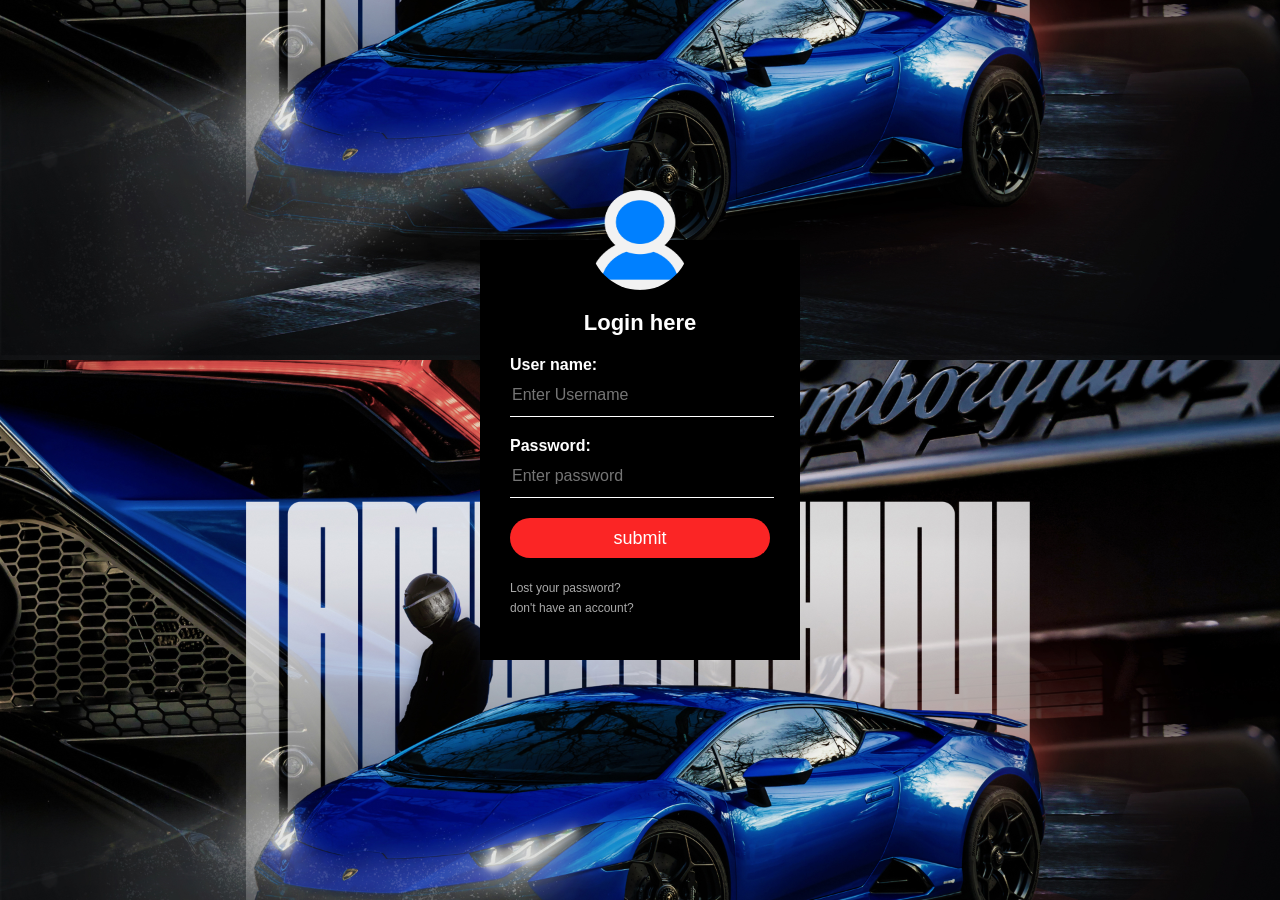
==== index.html @ fb2daa6c "Add project pages and fix login flow" ====
<!DOCTYPE html>
<html>
    <head>
        <title>Login form design</title>
        <link rel="stylesheet" type="text/css" href="style.css">
    </head>
    <body>
        <div class="login-box">
            <img src="Avatar.png.png" class="avatar">
            <h1>Login here</h1>
            <form id="login-form" method="post">
                <p>User name:</p>
                <input type="text" name="username" placeholder="Enter Username" autocomplete="username" required>
                <p>Password:</p>
                <input type="password" name="password" placeholder="Enter password" autocomplete="current-password" required>
                <input type="submit" value="submit"><br>
                <a href="#"> Lost your password?</a><br>
                <a href="#">don't have an account?</a>
                <p id="login-status" role="status" aria-live="polite"></p>
            </form>

        </div>
        <script>
            document.getElementById("login-form").addEventListener("submit", (event) => {
                event.preventDefault();
                document.getElementById("login-status").textContent =
                    "Sign-in is unavailable because no authentication service is configured.";
            });
        </script>
    </body>
</html>
---- style.css ----
body {
     margin: 0;
     padding: 0;
     background: url("lamborghini-huracan-3840x2160-18389.jpg");
     background-size: cover;
     background-position: center;
     font-family: sans-serif;
}
.login-box{
       width: 320px;
       height: 420px;
       background: #000;
       color: #fff;
       top: 50%;
       left: 50%;
       position: absolute;
       transform: translate( -50%, -50%);
       box-sizing: border-box;
       padding: 70px 30px;
}

.avatar{
    width: 100px;
    height: 100px;
    border-radius: 50%;
    position: absolute;
    top: -50px;
    left:calc(50% - 50px);
}

h1{
    margin: 0;
    padding: 0 0 20px;
    text-align: center;
    font-size: 22px;
}

.login-box p{
     margin: 0;
     padding: 0;
     font-weight: bold;
}

.login-box  input{
    width: 100%;
    margin-bottom: 20px;
}

.login-box input[type="text"], input[type="password"]
{
        border: none;
        border-bottom: 1px solid #fff;
        background: transparent;
        outline:none;
        height: 40px;
        color: #fff;
        font-size: 16px;
}

.login-box input[type="submit"]{
    border: none;
    outline: none;
    height: 40px;
    background: #fb2525;
    color:#fff;
    font-size: 18px;
    border-radius: 20px;
}

.login-box input[type="submit"]:hover{
    cursor: pointer;
    background: #0575f6;
    color: #000;
}

.login-box a{
     text-decoration: none;
     color: darkgrey;
     font-size: 12px;
     line-height: 20px;
}

.login-box a:hover{
    color:#0575f6;
}
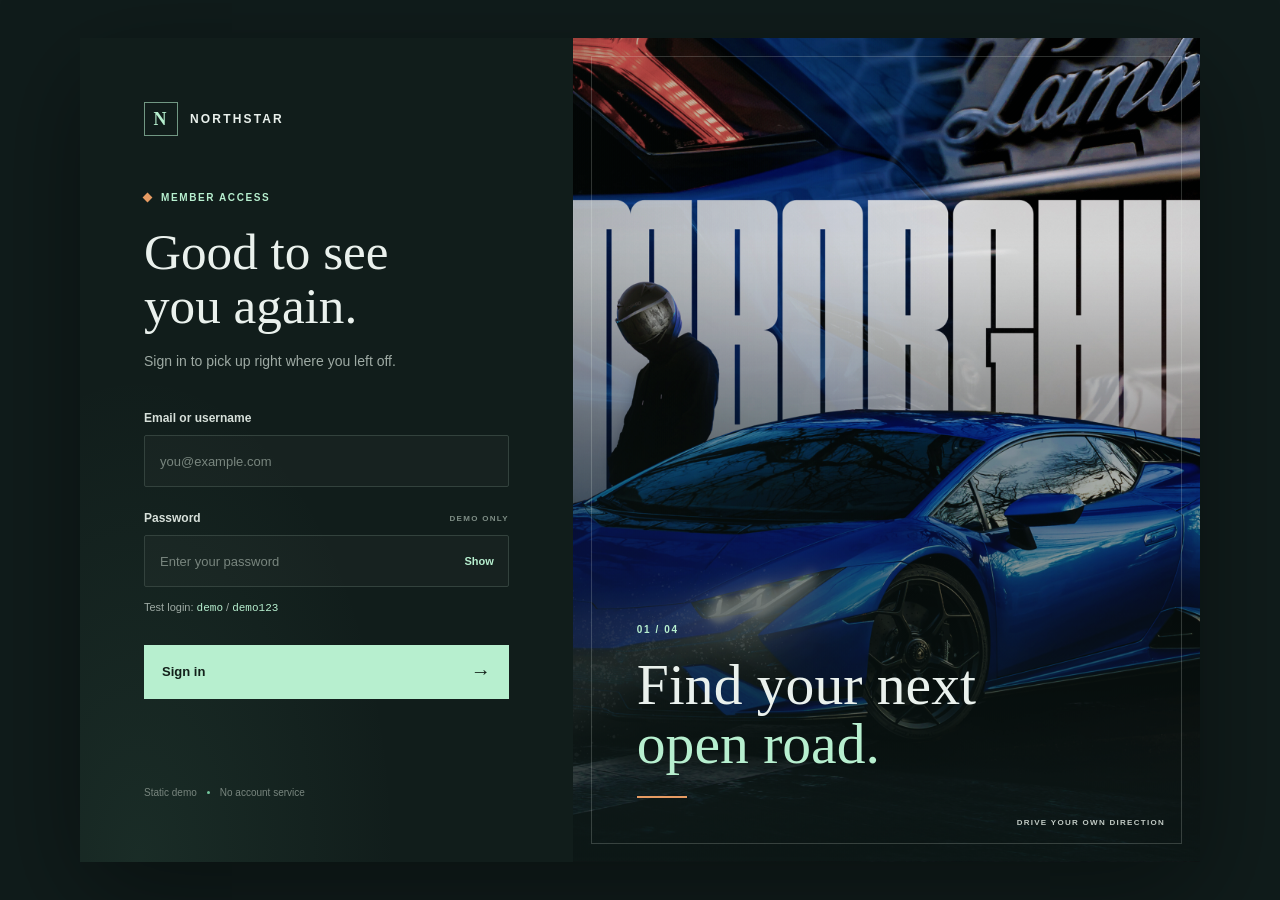
==== commit 4bd8f7d1: "Add demo authentication landing flow" ====
--- a/index.html
+++ b/index.html
@@ -1,31 +1,174 @@
 <!DOCTYPE html>
-<html>
-    <head>
-        <title>Login form design</title>
-        <link rel="stylesheet" type="text/css" href="style.css">
-    </head>
-    <body>
-        <div class="login-box">
-            <img src="Avatar.png.png" class="avatar">
-            <h1>Login here</h1>
-            <form id="login-form" method="post">
-                <p>User name:</p>
-                <input type="text" name="username" placeholder="Enter Username" autocomplete="username" required>
-                <p>Password:</p>
-                <input type="password" name="password" placeholder="Enter password" autocomplete="current-password" required>
-                <input type="submit" value="submit"><br>
-                <a href="#"> Lost your password?</a><br>
-                <a href="#">don't have an account?</a>
-                <p id="login-status" role="status" aria-live="polite"></p>
-            </form>
+<html lang="en">
+<head>
+    <meta charset="UTF-8">
+    <meta name="viewport" content="width=device-width, initial-scale=1.0">
+    <meta name="theme-color" content="#101c1b">
+    <title>Sign in | Northstar</title>
+    <link rel="stylesheet" href="style.css">
+</head>
+<body>
+    <main class="login-shell">
+        <section class="login-panel" aria-labelledby="page-title">
+            <a class="wordmark" href="index.html" aria-label="Northstar home">
+                <span class="wordmark-mark" aria-hidden="true">N</span>
+                <span>NORTHSTAR</span>
+            </a>
 
-        </div>
-        <script>
-            document.getElementById("login-form").addEventListener("submit", (event) => {
+            <div class="login-content">
+                <p class="eyebrow"><span></span> MEMBER ACCESS</p>
+                <h1 id="page-title">Good to see<br>you again.</h1>
+                <p class="intro">Sign in to pick up right where you left off.</p>
+
+                <div id="login-form" role="form" aria-labelledby="page-title">
+                    <label for="username">Email or username</label>
+                    <input id="username" name="username" type="text" placeholder="you@example.com" autocomplete="username" required>
+
+                    <div class="password-heading">
+                        <label for="password">Password</label>
+                        <span class="secure-note">DEMO ONLY</span>
+                    </div>
+                    <div class="password-field">
+                        <input id="password" name="password" type="password" placeholder="Enter your password" autocomplete="current-password" required>
+                        <button class="password-toggle" type="button" aria-label="Show password" aria-pressed="false">Show</button>
+                    </div>
+
+                    <p class="demo-hint">Test login: <code>demo</code> / <code>demo123</code></p>
+
+                    <button class="submit-button" type="button" id="login-button">
+                        <span>Sign in</span>
+                        <span class="submit-arrow" aria-hidden="true">&#8594;</span>
+                    </button>
+                    <p id="login-status" class="login-status" role="status" aria-live="polite"></p>
+                </div>
+            </div>
+
+            <footer class="panel-footer">
+                <span>Static demo</span>
+                <span class="footer-dot" aria-hidden="true"></span>
+                <span>No account service</span>
+            </footer>
+        </section>
+
+        <aside class="visual-panel" aria-label="A blue sports car at night">
+            <div class="visual-caption">
+                <span class="caption-index">01 / 04</span>
+                <p>Find your next<br><strong>open road.</strong></p>
+                <span class="caption-rule"></span>
+            </div>
+            <span class="image-credit">DRIVE YOUR OWN DIRECTION</span>
+        </aside>
+    </main>
+
+    <main id="welcome-screen" class="welcome-screen" hidden>
+        <header class="welcome-header">
+            <a class="wordmark" href="#welcome-home" aria-label="Northstar home">
+                <span class="wordmark-mark" aria-hidden="true">N</span>
+                <span>NORTHSTAR</span>
+            </a>
+            <nav class="welcome-nav" aria-label="Welcome page navigation">
+                <a href="#welcome-home">Overview</a>
+                <a href="#demo-session">Demo session</a>
+            </nav>
+            <button id="sign-out-button" class="sign-out-button" type="button">Sign out</button>
+        </header>
+
+        <section id="welcome-home" class="welcome-hero" aria-labelledby="welcome-title">
+            <div class="welcome-copy">
+                <p class="eyebrow"><span></span> SIGNED IN · DEMO ACCOUNT</p>
+                <h1 id="welcome-title" tabindex="-1">Welcome to<br><em>your next road.</em></h1>
+                <p class="welcome-intro">You’re signed in as <strong id="welcome-username">demo</strong>. Take a look around the Northstar experience.</p>
+                <a class="welcome-cta" href="#demo-session">View your session <span aria-hidden="true">&#8595;</span></a>
+            </div>
+            <div class="welcome-image" role="img" aria-label="A blue sports car at night">
+                <span class="welcome-image-label">NORTHSTAR / OPEN ROAD</span>
+            </div>
+        </section>
+
+        <section id="demo-session" class="session-section" aria-labelledby="session-title">
+            <div class="session-heading">
+                <p class="eyebrow"><span></span> YOUR OVERVIEW</p>
+                <h2 id="session-title">A fresh start.</h2>
+                <p>This is a local sign-in demonstration. No account data is stored or sent.</p>
+            </div>
+            <div class="session-details">
+                <div class="session-detail">
+                    <span class="detail-index">01</span>
+                    <div><h3>Signed in as</h3><p id="session-identity">demo</p></div>
+                </div>
+                <div class="session-detail">
+                    <span class="detail-index">02</span>
+                    <div><h3>Session type</h3><p>Local demo only</p></div>
+                </div>
+                <div class="session-detail">
+                    <span class="detail-index">03</span>
+                    <div><h3>Next step</h3><p>Connect an authentication service for real accounts.</p></div>
+                </div>
+            </div>
+        </section>
+
+        <footer class="welcome-footer">
+            <a class="wordmark" href="#welcome-home" aria-label="Northstar home">
+                <span class="wordmark-mark" aria-hidden="true">N</span>
+                <span>NORTHSTAR</span>
+            </a>
+            <span>LOCAL DEMO EXPERIENCE</span>
+        </footer>
+    </main>
+
+    <script>
+        const loginShell = document.querySelector(".login-shell");
+        const welcomeScreen = document.getElementById("welcome-screen");
+        const loginForm = document.getElementById("login-form");
+        const usernameInput = document.getElementById("username");
+        const passwordInput = document.getElementById("password");
+        const passwordToggle = document.querySelector(".password-toggle");
+        const loginStatus = document.getElementById("login-status");
+        const demoCredentials = { username: "demo", password: "demo123" };
+
+        function showDemoStatus() {
+            if (!usernameInput.reportValidity() || !passwordInput.reportValidity()) {
+                return;
+            }
+
+            if (usernameInput.value.trim() === demoCredentials.username && passwordInput.value === demoCredentials.password) {
+                const username = usernameInput.value.trim();
+                document.getElementById("welcome-username").textContent = username;
+                document.getElementById("session-identity").textContent = username;
+                loginShell.hidden = true;
+                welcomeScreen.hidden = false;
+                document.title = "Welcome | Northstar";
+                document.getElementById("welcome-title").focus();
+                return;
+            }
+
+            loginStatus.textContent = "Credentials did not match the test login shown above.";
+        }
+
+        passwordToggle.addEventListener("click", () => {
+            const showingPassword = passwordInput.type === "password";
+            passwordInput.type = showingPassword ? "text" : "password";
+            passwordToggle.textContent = showingPassword ? "Hide" : "Show";
+            passwordToggle.setAttribute("aria-label", showingPassword ? "Hide password" : "Show password");
+            passwordToggle.setAttribute("aria-pressed", String(showingPassword));
+        });
+
+        document.getElementById("login-button").addEventListener("click", showDemoStatus);
+        document.getElementById("sign-out-button").addEventListener("click", () => {
+            welcomeScreen.hidden = true;
+            loginShell.hidden = false;
+            usernameInput.value = "";
+            passwordInput.value = "";
+            loginStatus.textContent = "";
+            document.title = "Sign in | Northstar";
+            usernameInput.focus();
+        });
+        loginForm.addEventListener("keydown", (event) => {
+            if (event.key === "Enter") {
                 event.preventDefault();
-                document.getElementById("login-status").textContent =
-                    "Sign-in is unavailable because no authentication service is configured.";
-            });
-        </script>
-    </body>
+                showDemoStatus();
+            }
+        });
+    </script>
+</body>
 </html>
--- a/style.css
+++ b/style.css
@@ -1,85 +1,699 @@
+:root {
+    color-scheme: dark;
+    font-family: "Trebuchet MS", "Segoe UI", sans-serif;
+    font-synthesis: none;
+    text-rendering: optimizeLegibility;
+    --ink: #eaf1ed;
+    --muted: #9eaaa4;
+    --panel: #111d1b;
+    --line: #33423d;
+    --mint: #b7efcf;
+    --mint-deep: #74c69d;
+    --orange: #e69b63;
+}
+
+* {
+    box-sizing: border-box;
+}
+
+[hidden] {
+    display: none !important;
+}
+
 body {
-     margin: 0;
-     padding: 0;
-     background: url("lamborghini-huracan-3840x2160-18389.jpg");
-     background-size: cover;
-     background-position: center;
-     font-family: sans-serif;
-}
-.login-box{
-       width: 320px;
-       height: 420px;
-       background: #000;
-       color: #fff;
-       top: 50%;
-       left: 50%;
-       position: absolute;
-       transform: translate( -50%, -50%);
-       box-sizing: border-box;
-       padding: 70px 30px;
-}
-
-.avatar{
-    width: 100px;
-    height: 100px;
+    min-width: 320px;
+    min-height: 100vh;
+    margin: 0;
+    display: grid;
+    place-items: center;
+    padding: 36px;
+    color: var(--ink);
+    background: #101c1b;
+}
+
+button,
+input {
+    font: inherit;
+}
+
+.login-shell {
+    width: min(1120px, 100%);
+    min-height: min(700px, calc(100vh - 72px));
+    display: grid;
+    grid-template-columns: minmax(390px, 0.88fr) minmax(390px, 1.12fr);
+    overflow: hidden;
+    background: var(--panel);
+    box-shadow: 0 32px 100px rgba(0, 0, 0, 0.4);
+    animation: shell-arrive 700ms cubic-bezier(0.2, 0.75, 0.25, 1) both;
+}
+
+.login-panel {
+    display: flex;
+    flex-direction: column;
+    justify-content: space-between;
+    padding: clamp(32px, 5vw, 64px);
+    background:
+        radial-gradient(ellipse at 12% 100%, rgba(116, 198, 157, 0.09), transparent 42%),
+        var(--panel);
+}
+
+.wordmark {
+    display: inline-flex;
+    align-items: center;
+    gap: 12px;
+    width: fit-content;
+    color: var(--ink);
+    font-size: 12px;
+    font-weight: 700;
+    letter-spacing: 0.18em;
+    text-decoration: none;
+}
+
+.wordmark-mark {
+    width: 34px;
+    height: 34px;
+    display: grid;
+    place-items: center;
+    border: 1px solid rgba(183, 239, 207, 0.58);
+    color: var(--mint);
+    font-family: Georgia, serif;
+    font-size: 18px;
+}
+
+.login-content {
+    width: 100%;
+    max-width: 390px;
+    margin: 56px auto;
+    animation: content-arrive 700ms 100ms both;
+}
+
+.eyebrow,
+.secure-note,
+.caption-index,
+.image-credit {
+    font-size: 10px;
+    font-weight: 700;
+    letter-spacing: 0.16em;
+}
+
+.eyebrow {
+    display: flex;
+    align-items: center;
+    gap: 10px;
+    margin: 0 0 22px;
+    color: var(--mint);
+}
+
+.eyebrow span {
+    width: 7px;
+    height: 7px;
+    background: var(--orange);
+    transform: rotate(45deg);
+}
+
+h1 {
+    margin: 0;
+    font-family: Georgia, "Times New Roman", serif;
+    font-size: clamp(42px, 4vw, 56px);
+    font-weight: 400;
+    line-height: 1.04;
+}
+
+.intro {
+    margin: 18px 0 38px;
+    color: var(--muted);
+    font-size: 14px;
+    line-height: 1.65;
+}
+
+#login-form label {
+    display: block;
+    margin-bottom: 10px;
+    color: #d7e0da;
+    font-size: 12px;
+    font-weight: 600;
+}
+
+#username,
+.password-field input {
+    width: 100%;
+    height: 52px;
+    border: 1px solid var(--line);
+    border-radius: 2px;
+    outline: none;
+    padding: 0 15px;
+    color: var(--ink);
+    background: rgba(255, 255, 255, 0.025);
+    font-size: 13px;
+    transition: border-color 180ms ease, background 180ms ease, box-shadow 180ms ease;
+}
+
+#username::placeholder,
+.password-field input::placeholder {
+    color: #78857e;
+}
+
+#username:focus,
+.password-field input:focus {
+    border-color: var(--mint-deep);
+    background: rgba(116, 198, 157, 0.045);
+    box-shadow: 0 0 0 3px rgba(116, 198, 157, 0.1);
+}
+
+.password-heading {
+    display: flex;
+    align-items: center;
+    justify-content: space-between;
+    margin-top: 24px;
+}
+
+.password-heading label {
+    margin-bottom: 10px;
+}
+
+.secure-note {
+    margin-bottom: 10px;
+    color: #7f8e86;
+    font-size: 8px;
+}
+
+.password-field {
+    position: relative;
+}
+
+.password-field input {
+    padding-right: 68px;
+}
+
+.password-toggle {
+    position: absolute;
+    top: 0;
+    right: 0;
+    height: 52px;
+    border: 0;
+    padding: 0 15px;
+    color: var(--mint);
+    background: transparent;
+    cursor: pointer;
+    font-size: 11px;
+    font-weight: 700;
+}
+
+.password-toggle:hover {
+    color: #fff;
+}
+
+.demo-hint {
+    margin: 12px 0 0;
+    color: var(--muted);
+    font-size: 11px;
+    line-height: 1.5;
+}
+
+.demo-hint code {
+    color: var(--mint);
+    font-family: "Consolas", "Courier New", monospace;
+}
+
+.submit-button {
+    width: 100%;
+    min-height: 54px;
+    display: flex;
+    align-items: center;
+    justify-content: space-between;
+    margin-top: 28px;
+    border: 0;
+    padding: 0 18px;
+    color: #13201a;
+    background: var(--mint);
+    cursor: pointer;
+    font-size: 13px;
+    font-weight: 700;
+    transition: background 180ms ease, transform 180ms ease;
+}
+
+.submit-button:hover {
+    transform: translateY(-2px);
+    background: #d0f7df;
+}
+
+.submit-button:active {
+    transform: translateY(0);
+}
+
+.submit-arrow {
+    font-size: 20px;
+    font-weight: 400;
+    transition: transform 180ms ease;
+}
+
+.submit-button:hover .submit-arrow {
+    transform: translateX(4px);
+}
+
+.login-status {
+    min-height: 20px;
+    margin: 12px 0 0;
+    color: var(--orange);
+    font-size: 12px;
+    line-height: 1.5;
+}
+
+.panel-footer {
+    display: flex;
+    align-items: center;
+    gap: 10px;
+    color: #78857e;
+    font-size: 10px;
+}
+
+.welcome-screen {
+    width: min(1280px, 100%);
+    margin: 0 auto;
+    padding: 0 clamp(24px, 5vw, 72px);
+    animation: content-arrive 550ms ease both;
+}
+
+.welcome-header {
+    min-height: 92px;
+    display: flex;
+    align-items: center;
+    justify-content: space-between;
+    gap: 24px;
+    border-bottom: 1px solid rgba(234, 241, 237, 0.13);
+}
+
+.welcome-nav {
+    display: flex;
+    gap: clamp(18px, 4vw, 46px);
+}
+
+.welcome-nav a {
+    color: var(--muted);
+    font-size: 12px;
+    text-decoration: none;
+    transition: color 160ms ease;
+}
+
+.welcome-nav a:hover {
+    color: var(--mint);
+}
+
+.sign-out-button {
+    min-height: 40px;
+    border: 1px solid var(--line);
+    padding: 0 16px;
+    color: var(--ink);
+    background: transparent;
+    cursor: pointer;
+    font-size: 12px;
+    transition: border-color 160ms ease, color 160ms ease;
+}
+
+.sign-out-button:hover {
+    border-color: var(--mint-deep);
+    color: var(--mint);
+}
+
+.welcome-hero {
+    min-height: 520px;
+    display: grid;
+    grid-template-columns: minmax(300px, 0.8fr) minmax(380px, 1.2fr);
+    align-items: center;
+    gap: clamp(32px, 7vw, 100px);
+    padding: 64px 0 78px;
+}
+
+.welcome-copy {
+    max-width: 470px;
+}
+
+.welcome-copy h1 {
+    font-size: clamp(48px, 6vw, 76px);
+    line-height: 0.98;
+}
+
+.welcome-copy h1 em {
+    color: var(--mint);
+    font-weight: 400;
+}
+
+.welcome-intro {
+    max-width: 370px;
+    margin: 24px 0 30px;
+    color: var(--muted);
+    font-size: 14px;
+    line-height: 1.75;
+}
+
+.welcome-intro strong {
+    color: var(--ink);
+}
+
+.welcome-cta {
+    min-height: 50px;
+    display: inline-flex;
+    align-items: center;
+    gap: 24px;
+    border-bottom: 1px solid var(--mint-deep);
+    color: var(--mint);
+    font-size: 12px;
+    font-weight: 700;
+    text-decoration: none;
+}
+
+.welcome-cta span {
+    font-size: 18px;
+    transition: transform 160ms ease;
+}
+
+.welcome-cta:hover span {
+    transform: translateY(3px);
+}
+
+.welcome-image {
+    position: relative;
+    min-height: 400px;
+    display: flex;
+    align-items: flex-end;
+    padding: 26px;
+    overflow: hidden;
+    background-color: #30433e;
+    background-image:
+        linear-gradient(180deg, transparent 48%, rgba(12, 25, 23, 0.64)),
+        url("lamborghini-huracan-3840x2160-18389.jpg");
+    background-position: center;
+    background-size: cover;
+}
+
+.welcome-image::after {
+    position: absolute;
+    inset: 14px;
+    border: 1px solid rgba(238, 246, 239, 0.23);
+    content: "";
+    pointer-events: none;
+}
+
+.welcome-image-label {
+    position: relative;
+    z-index: 1;
+    color: var(--ink);
+    font-size: 9px;
+    font-weight: 700;
+    letter-spacing: 0.16em;
+}
+
+.session-section {
+    display: grid;
+    grid-template-columns: minmax(220px, 0.7fr) minmax(420px, 1.3fr);
+    gap: clamp(32px, 7vw, 100px);
+    border-top: 1px solid rgba(234, 241, 237, 0.13);
+    padding: 52px 0 64px;
+}
+
+.session-heading h2 {
+    margin: 0;
+    font-family: Georgia, "Times New Roman", serif;
+    font-size: 36px;
+    font-weight: 400;
+}
+
+.session-heading > p:last-child {
+    max-width: 300px;
+    margin: 14px 0 0;
+    color: var(--muted);
+    font-size: 12px;
+    line-height: 1.65;
+}
+
+.session-details {
+    display: grid;
+    grid-template-columns: repeat(3, minmax(0, 1fr));
+}
+
+.session-detail {
+    display: flex;
+    gap: 15px;
+    padding: 4px 18px;
+    border-left: 1px solid var(--line);
+}
+
+.detail-index {
+    color: var(--orange);
+    font-size: 9px;
+    font-weight: 700;
+}
+
+.session-detail h3 {
+    margin: 0 0 10px;
+    color: var(--muted);
+    font-size: 11px;
+    font-weight: 500;
+}
+
+.session-detail p {
+    margin: 0;
+    color: var(--ink);
+    font-size: 12px;
+    line-height: 1.6;
+    overflow-wrap: anywhere;
+}
+
+.welcome-footer {
+    min-height: 74px;
+    display: flex;
+    align-items: center;
+    justify-content: space-between;
+    border-top: 1px solid rgba(234, 241, 237, 0.13);
+}
+
+.welcome-footer > span {
+    color: #78857e;
+    font-size: 9px;
+    font-weight: 700;
+    letter-spacing: 0.14em;
+}
+
+.footer-dot {
+    width: 3px;
+    height: 3px;
     border-radius: 50%;
+    background: var(--mint-deep);
+}
+
+.visual-panel {
+    position: relative;
+    min-height: 620px;
+    display: flex;
+    align-items: flex-end;
+    overflow: hidden;
+    padding: clamp(34px, 5vw, 64px);
+    background-color: #30433e;
+    background-image:
+        linear-gradient(180deg, rgba(12, 25, 23, 0.03) 24%, rgba(12, 25, 23, 0.78) 100%),
+        linear-gradient(90deg, rgba(12, 25, 23, 0.2), transparent 58%),
+        url("lamborghini-huracan-3840x2160-18389.jpg");
+    background-position: center;
+    background-size: cover;
+    animation: image-arrive 1s ease-out both;
+}
+
+.visual-panel::after {
     position: absolute;
-    top: -50px;
-    left:calc(50% - 50px);
-}
-
-h1{
-    margin: 0;
-    padding: 0 0 20px;
-    text-align: center;
-    font-size: 22px;
-}
-
-.login-box p{
-     margin: 0;
-     padding: 0;
-     font-weight: bold;
-}
-
-.login-box  input{
-    width: 100%;
-    margin-bottom: 20px;
-}
-
-.login-box input[type="text"], input[type="password"]
-{
-        border: none;
-        border-bottom: 1px solid #fff;
-        background: transparent;
-        outline:none;
-        height: 40px;
-        color: #fff;
-        font-size: 16px;
-}
-
-.login-box input[type="submit"]{
-    border: none;
-    outline: none;
-    height: 40px;
-    background: #fb2525;
-    color:#fff;
-    font-size: 18px;
-    border-radius: 20px;
-}
-
-.login-box input[type="submit"]:hover{
-    cursor: pointer;
-    background: #0575f6;
-    color: #000;
-}
-
-.login-box a{
-     text-decoration: none;
-     color: darkgrey;
-     font-size: 12px;
-     line-height: 20px;
-}
-
-.login-box a:hover{
-    color:#0575f6;
+    inset: 18px;
+    border: 1px solid rgba(238, 246, 239, 0.19);
+    content: "";
+    pointer-events: none;
+}
+
+.visual-caption,
+.image-credit {
+    position: relative;
+    z-index: 1;
+}
+
+.visual-caption {
+    animation: content-arrive 750ms 220ms both;
+}
+
+.caption-index {
+    color: var(--mint);
+}
+
+.visual-caption p {
+    margin: 18px 0 22px;
+    font-family: Georgia, "Times New Roman", serif;
+    font-size: clamp(34px, 4.5vw, 58px);
+    line-height: 1.03;
+}
+
+.visual-caption strong {
+    color: var(--mint);
+    font-weight: 400;
+}
+
+.caption-rule {
+    width: 50px;
+    height: 2px;
+    display: block;
+    background: var(--orange);
+}
+
+.image-credit {
+    position: absolute;
+    right: 35px;
+    bottom: 35px;
+    color: rgba(238, 246, 239, 0.8);
+    font-size: 8px;
+}
+
+@keyframes shell-arrive {
+    from { opacity: 0; transform: translateY(16px); }
+    to { opacity: 1; transform: translateY(0); }
+}
+
+@keyframes content-arrive {
+    from { opacity: 0; transform: translateY(12px); }
+    to { opacity: 1; transform: translateY(0); }
+}
+
+@keyframes image-arrive {
+    from { background-size: 108%; }
+    to { background-size: cover; }
+}
+
+@media (max-width: 900px) {
+    body {
+        padding: 20px;
+    }
+
+    .login-shell {
+        min-height: calc(100vh - 40px);
+        grid-template-columns: 1fr;
+    }
+
+    .login-panel {
+        min-height: 620px;
+        padding: 32px clamp(26px, 8vw, 56px);
+    }
+
+    .login-content {
+        margin: 48px auto;
+    }
+
+    .visual-panel {
+        min-height: 300px;
+        background-position: center 58%;
+    }
+
+    .visual-caption p {
+        margin: 12px 0 14px;
+        font-size: 38px;
+    }
+
+    .welcome-header {
+        min-height: 76px;
+    }
+
+    .welcome-hero {
+        min-height: 0;
+        grid-template-columns: 1fr;
+        gap: 36px;
+        padding: 58px 0;
+    }
+
+    .welcome-image {
+        min-height: 340px;
+    }
+
+    .session-section {
+        grid-template-columns: 1fr;
+        gap: 32px;
+    }
+}
+
+@media (max-width: 420px) {
+    body {
+        padding: 0;
+    }
+
+    .login-shell {
+        min-height: 100vh;
+    }
+
+    .login-panel {
+        min-height: 620px;
+        padding: 26px 24px;
+    }
+
+    .visual-panel {
+        min-height: 250px;
+        padding: 30px;
+    }
+
+    .image-credit {
+        display: none;
+    }
+
+    .welcome-screen {
+        padding: 0 20px;
+    }
+
+    .welcome-header {
+        flex-wrap: wrap;
+        gap: 10px;
+        padding: 16px 0;
+    }
+
+    .welcome-nav {
+        order: 3;
+        width: 100%;
+        justify-content: space-between;
+        padding-top: 8px;
+    }
+
+    .welcome-hero {
+        padding: 44px 0;
+    }
+
+    .welcome-copy h1 {
+        font-size: 48px;
+    }
+
+    .welcome-image {
+        min-height: 260px;
+        padding: 20px;
+    }
+
+    .session-section {
+        padding: 38px 0;
+    }
+
+    .session-details {
+        grid-template-columns: 1fr;
+        gap: 22px;
+    }
+
+    .session-detail {
+        padding: 0 0 0 14px;
+    }
+
+    .welcome-footer .wordmark {
+        font-size: 10px;
+    }
+
+    .welcome-footer > span {
+        font-size: 7px;
+    }
+}
+
+@media (prefers-reduced-motion: reduce) {
+    *,
+    *::before,
+    *::after {
+        animation-duration: 0.01ms !important;
+        animation-iteration-count: 1 !important;
+        scroll-behavior: auto !important;
+        transition-duration: 0.01ms !important;
+    }
 }
